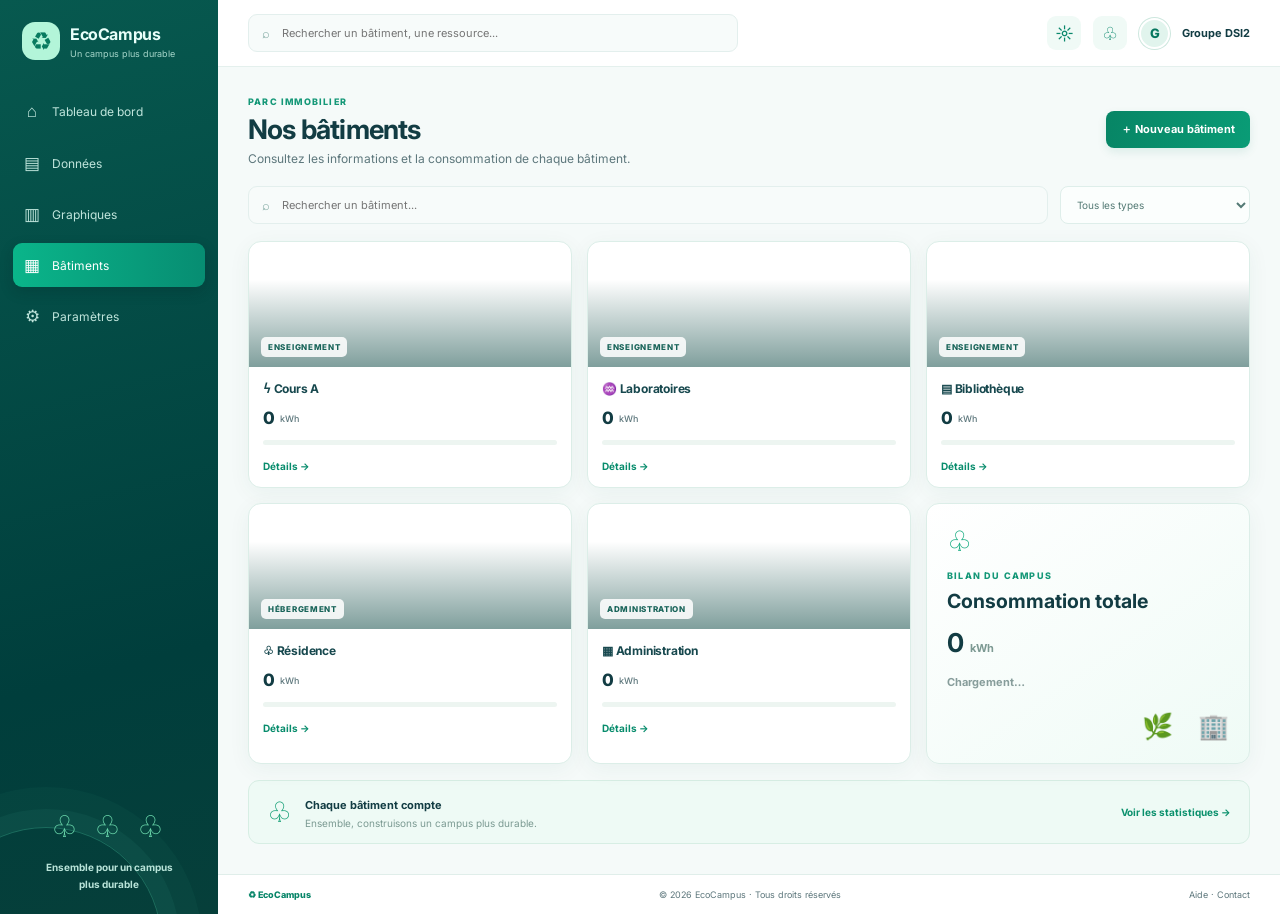
==== pages/batiment.html @ ba9bdc51 "final web" ====
<!DOCTYPE html>
<html lang="fr">
  <head>
    <meta charset="UTF-8" />
    <meta name="viewport" content="width=device-width, initial-scale=1.0" />
    <title>EcoCampus — Bâtiments</title>
    <link rel="stylesheet" href="../css/style.css" />
  </head>
  <body data-page="buildings">
    <div class="app-shell">
      <aside class="sidebar">
        <a class="brand" href="../index.html"
          ><span class="brand-icon">♻</span
          ><span><b>EcoCampus</b><small>Un campus plus durable</small></span></a
        >
        <nav class="nav">
          <a href="../index.html"><span>⌂</span>Tableau de bord</a
          ><a href="donnees.html"><span>▤</span>Données</a
          ><a href="graphique.html"><span>▥</span>Graphiques</a
          ><a class="active" href="batiment.html"><span>▦</span>Bâtiments</a
          ><a href="parametres.html"><span>⚙</span>Paramètres</a>
        </nav>
        <div class="sidebar-bottom">
          <div class="campus-line">♧ ♧ ♧</div>
          <b>Ensemble pour un campus<br />plus durable</b>
        </div>
      </aside>
      <main class="main">
        <header class="topbar">
          <div class="mobile-brand">♻ EcoCampus</div>
          <label class="search"
            >⌕ <input placeholder="Rechercher un bâtiment, une ressource..."
          /></label>
          <div class="top-actions">
            <button class="icon-btn" title="Thème" id="themeToggle">☼</button
            ><button class="icon-btn" title="Notifications">♧</button
            ><span class="avatar">G</span
            ><span class="profile">Groupe DSI2</span>
          </div>
        </header>
        <section class="content">
          <div class="page-title">
            <div>
              <span class="eyebrow">PARC IMMOBILIER</span>
              <h1>Nos bâtiments</h1>
              <p>
                Consultez les informations et la consommation de chaque
                bâtiment.
              </p>
            </div>
            <button class="btn" id="newBuilding">＋ Nouveau bâtiment</button>
          </div>
          <div class="building-search">
            <label class="search"
              >⌕
              <input
                id="buildingSearch"
                placeholder="Rechercher un bâtiment..."
            /></label>
            <select>
              <option>Tous les types</option>
              <option>Enseignement</option>
              <option>Résidence</option>
              <option>Administration</option>
            </select>
          </div>
          <div class="building-grid" id="buildingGrid">
            <article class="building-card">
              <div class="building-photo photo-one">
                <span>ENSEIGNEMENT</span>
              </div>
              <div class="building-info">
                <h2>ϟ Cours A</h2>
                <div class="building-value">
                  0 <small>kWh</small><span></span>
                </div>
                <div class="mini-progress"><i style="width: 0%"></i></div>
                <a href="detail.html?b=Cours%20A" class="text-link"
                  >Détails →</a
                >
              </div>
            </article>
            <article class="building-card">
              <div class="building-photo photo-two">
                <span>ENSEIGNEMENT</span>
              </div>
              <div class="building-info">
                <h2>♒ Laboratoires</h2>
                <div class="building-value">
                  0 <small>kWh</small><span></span>
                </div>
                <div class="mini-progress"><i style="width: 0%"></i></div>
                <a href="detail.html?b=Laboratoires" class="text-link"
                  >Détails →</a
                >
              </div>
            </article>
            <article class="building-card">
              <div class="building-photo photo-three">
                <span>ENSEIGNEMENT</span>
              </div>
              <div class="building-info">
                <h2>▤ Bibliothèque</h2>
                <div class="building-value">
                  0 <small>kWh</small><span></span>
                </div>
                <div class="mini-progress"><i style="width: 0%"></i></div>
                <a href="detail.html?b=Biblioth%C3%A8que" class="text-link"
                  >Détails →</a
                >
              </div>
            </article>
            <article class="building-card">
              <div class="building-photo photo-four">
                <span>HÉBERGEMENT</span>
              </div>
              <div class="building-info">
                <h2>♧ Résidence</h2>
                <div class="building-value">
                  0 <small>kWh</small><span></span>
                </div>
                <div class="mini-progress"><i style="width: 0%"></i></div>
                <a href="detail.html?b=R%C3%A9sidence" class="text-link"
                  >Détails →</a
                >
              </div>
            </article>
            <article class="building-card">
              <div class="building-photo photo-five">
                <span>ADMINISTRATION</span>
              </div>
              <div class="building-info">
                <h2>▦ Administration</h2>
                <div class="building-value">
                  0 <small>kWh</small><span></span>
                </div>
                <div class="mini-progress"><i style="width: 0%"></i></div>
                <a href="detail.html?b=Administration" class="text-link"
                  >Détails →</a
                >
              </div>
            </article>
            <article class="building-card total-card">
              <div class="total-icon">♧</div>
              <span class="eyebrow">BILAN DU CAMPUS</span>
              <h2>Consommation totale</h2>
              <strong>0 <small>kWh</small></strong>
              <p class="muted">Chargement…</p>
              <div class="total-illustration">🌿　🏢</div>
            </article>
          </div>
          <div class="sustainability">
            <span>♧</span>
            <div>
              <b>Chaque bâtiment compte</b>
              <p>Ensemble, construisons un campus plus durable.</p>
            </div>
            <a href="graphique.html">Voir les statistiques →</a>
          </div>
        </section>
        <footer class="footer">
          <span>♻ EcoCampus</span
          ><span>© 2026 EcoCampus · Tous droits réservés</span
          ><span><a href="#">Aide</a> · <a href="#">Contact</a></span>
        </footer>
      </main>
    </div>
    <script src="../js/script.js"></script>
  </body>
</html>
---- css/style.css ----
@import url("https://fonts.googleapis.com/css2?family=Inter:wght@400;500;600;700;800&display=swap");
:root {
  --ink: #123c43;
  --muted: #759097;
  --green: #087c62;
  --green2: #10ad82;
  --pale: #e9f8f2;
  --line: #dcefeb;
  --bg: #f5faf9;
  --panel: #fff;
  --shadow: 0 5px 22px rgba(14, 89, 79, 0.055);
}
* {
  box-sizing: border-box;
}
body {
  margin: 0;
  background: var(--bg);
  color: var(--ink);
  font-family: Inter, Arial, sans-serif;
  font-size: 13px;
}
a {
  color: inherit;
  text-decoration: none;
}
button,
input,
select {
  font: inherit;
}
button {
  cursor: pointer;
}
.app-shell {
  display: flex;
  min-height: 100vh;
}
.sidebar {
  width: 218px;
  flex: 0 0 218px;
  background: linear-gradient(165deg, #07594f, #003e3c 72%, #063f3a);
  color: #e9fffa;
  padding: 22px 13px 18px;
  display: flex;
  flex-direction: column;
  position: relative;
  overflow: hidden;
}
.sidebar:after {
  content: "";
  position: absolute;
  width: 230px;
  height: 230px;
  border: 1px solid #4bc6a355;
  border-radius: 50%;
  bottom: -145px;
  left: -70px;
  box-shadow: 0 0 0 18px #4bc6a311, 0 0 0 40px #4bc6a30b;
}
.brand {
  display: flex;
  align-items: center;
  gap: 10px;
  padding: 0 9px 29px;
  position: relative;
  z-index: 1;
}
.brand-icon {
  width: 38px;
  height: 38px;
  display: grid;
  place-items: center;
  border-radius: 13px;
  background: #b3f5d9;
  color: #087b60;
  font-size: 25px;
}
.brand b {
  display: block;
  font-size: 16px;
  letter-spacing: -0.4px;
}
.brand small {
  display: block;
  font-size: 9px;
  color: #a6d6ca;
  margin-top: 4px;
}
.nav {
  display: grid;
  gap: 7px;
  position: relative;
  z-index: 1;
}
.nav a {
  display: flex;
  align-items: center;
  gap: 12px;
  padding: 12px 11px;
  border-radius: 9px;
  color: #c0e5dc;
  font-size: 12px;
  transition: 0.2s;
}
.nav a span {
  width: 16px;
  text-align: center;
  font-size: 17px;
}
.nav a:hover,
.nav a.active {
  background: linear-gradient(90deg, #0ab58a, #078d72);
  color: #fff;
  box-shadow: 0 5px 14px #001c1a30;
}
.sidebar-bottom {
  margin-top: auto;
  text-align: center;
  padding: 22px 0 3px;
  color: #b9e4d9;
  font-size: 10px;
  line-height: 1.7;
  position: relative;
  z-index: 1;
}
.campus-line {
  font-size: 30px;
  color: #6bd8ac;
  letter-spacing: 4px;
  margin-bottom: 7px;
}
.main {
  min-width: 0;
  flex: 1;
  display: flex;
  flex-direction: column;
}
.topbar {
  height: 67px;
  background: #fff;
  border-bottom: 1px solid #e4f0ed;
  display: flex;
  align-items: center;
  padding: 0 30px;
  gap: 24px;
  position: sticky;
  top: 0;
  z-index: 5;
}
.search {
  display: flex;
  align-items: center;
  gap: 10px;
  background: #f7fbfa;
  border: 1px solid #e3efed;
  border-radius: 9px;
  padding: 0 13px;
  color: #76a29a;
  min-width: 180px;
  height: 38px;
  flex: 1;
  max-width: 490px;
}
.search input {
  background: transparent;
  border: 0;
  outline: 0;
  width: 100%;
  color: var(--ink);
  font-size: 11px;
}
.top-actions {
  display: flex;
  align-items: center;
  gap: 12px;
  margin-left: auto;
}
.icon-btn {
  border: 0;
  background: #f0faf6;
  color: #0a886c;
  border-radius: 9px;
  width: 34px;
  height: 34px;
  font-size: 18px;
}
.avatar {
  display: grid;
  place-items: center;
  background: #e1f4ed;
  border: 2px solid #fff;
  box-shadow: 0 0 0 1px #cde7de;
  border-radius: 50%;
  width: 31px;
  height: 31px;
  color: #06775f;
  font-weight: 800;
}
.profile {
  font-size: 11px;
  font-weight: 700;
}
.mobile-brand {
  display: none;
}
.content {
  padding: 25px 30px 30px;
  flex: 1;
  max-width: 1600px;
  width: 100%;
  margin: 0 auto;
}
.eyebrow {
  font-size: 9px;
  letter-spacing: 1.2px;
  color: #159878;
  font-weight: 800;
}
.welcome {
  border-radius: 15px;
  min-height: 174px;
  padding: 24px 27px;
  display: flex;
  align-items: center;
  justify-content: space-between;
  overflow: hidden;
  position: relative;
}
.hero {
  background: linear-gradient(100deg, #064c45ed, #0a7867e8 55%, #19a77fbb),
    url("https://images.unsplash.com/photo-1497366754035-f200968a6e72?auto=format&fit=crop&w=1500&q=80")
      center/cover;
  color: #fff;
  box-shadow: 0 8px 25px #0a716027;
}
.hero h1 {
  font-size: 25px;
  letter-spacing: -0.8px;
  margin: 8px 0;
}
.hero p {
  font-size: 12px;
  line-height: 1.7;
  color: #ddf8ee;
  margin: 0 0 15px;
}
.hero .eyebrow {
  color: #a5f6d9;
}
.btn {
  display: inline-flex;
  align-items: center;
  justify-content: center;
  gap: 7px;
  border: 0;
  border-radius: 8px;
  background: linear-gradient(100deg, #078565, #0a9c76);
  color: #fff;
  padding: 11px 15px;
  font-size: 11px;
  font-weight: 700;
  box-shadow: 0 4px 10px #087d611b;
}
.btn:hover {
  filter: brightness(1.05);
  transform: translateY(-1px);
}
.btn-light {
  background: #fff;
  color: #087c62;
  box-shadow: none;
}
.btn-outline {
  background: #fff;
  color: #087c62;
  border: 1px solid #b9e7d8;
  box-shadow: none;
}
.weather {
  width: 118px;
  height: 111px;
  border: 1px solid #ffffff55;
  background: #ffffffed;
  color: #15564e;
  border-radius: 12px;
  display: flex;
  align-items: center;
  justify-content: center;
  flex-direction: column;
  gap: 4px;
  box-shadow: 0 5px 18px #003c3533;
  text-align: center;
  flex-shrink: 0;
}
.weather span {
  font-size: 24px;
}
.weather small {
  font-size: 9px;
  color: #6a8983;
  text-align: center;
}
.weather strong {
  font-size: 21px;
}
.metric-grid {
  display: grid;
  grid-template-columns: repeat(4, minmax(0, 1fr));
  gap: 14px;
  margin: 17px 0;
}
.metric {
  background: var(--panel);
  border: 1px solid var(--line);
  border-radius: 13px;
  padding: 16px 17px;
  box-shadow: var(--shadow);
  min-width: 0;
}
.metric-head {
  display: flex;
  align-items: center;
  gap: 9px;
  font-size: 11px;
  color: #4f7774;
  font-weight: 700;
}
.metric-icon {
  display: grid;
  place-items: center;
  width: 31px;
  height: 31px;
  border-radius: 10px;
  background: #d9f8e9;
  color: #079b70;
  font-size: 21px;
}
.metric > strong {
  display: block;
  font-size: 23px;
  letter-spacing: -0.8px;
  margin: 10px 0 7px;
  color: #153f46;
}
.metric > strong small {
  font-size: 10px;
  letter-spacing: 0;
  color: #7b9995;
  font-weight: 500;
}
.positive {
  color: #08a276 !important;
}
.negative {
  color: #ef7a3d !important;
}
.muted {
  color: #879d9b !important;
}
.metric p {
  margin: 0;
  font-size: 11px;
  font-weight: 700;
}
.metric p span {
  font-size: 9px;
  color: #8aa19e;
  font-weight: 500;
  margin-left: 4px;
}
.two-col {
  display: grid;
  grid-template-columns: minmax(0, 1.55fr) minmax(300px, 1fr);
  gap: 15px;
}
.panel {
  background: var(--panel);
  border: 1px solid var(--line);
  border-radius: 13px;
  padding: 18px;
  box-shadow: var(--shadow);
  min-width: 0;
}
.panel-heading {
  display: flex;
  align-items: center;
  justify-content: space-between;
  gap: 12px;
  margin-bottom: 15px;
}
.panel h2,
.building-info h2,
.settings-card h2 {
  font-size: 13px;
  margin: 0;
  color: #17484e;
  letter-spacing: -0.2px;
}
.panel-heading p {
  margin: 5px 0 0;
  font-size: 10px;
  color: #91a8a5;
}
.text-link {
  color: #078c6c;
  font-weight: 700;
  font-size: 10px;
  white-space: nowrap;
}
.chart-legend {
  display: flex;
  gap: 14px;
  align-items: center;
  justify-content: center;
  font-size: 9px;
  color: #779590;
  margin: 5px 0 12px;
}
.dot {
  display: inline-flex;
  align-items: center;
  gap: 6px;
}
.dot:before,
.dot i {
  content: "";
  width: 7px;
  height: 7px;
  border-radius: 50%;
  display: inline-block;
}
.line-chart {
  height: 178px;
  position: relative;
  padding: 3px 0 18px 33px;
}
.alerts .panel-heading {
  margin-bottom: 12px;
}
.alert-count {
  background: #fff0e9;
  color: #e36b39;
  padding: 5px 9px;
  border-radius: 7px;
  font-weight: 800;
}
.alert-item {
  display: flex;
  gap: 10px;
  padding: 12px 0;
  border-bottom: 1px solid #eef4f2;
}
.alert-symbol {
  width: 26px;
  height: 26px;
  display: grid;
  place-items: center;
  flex: 0 0 26px;
  border-radius: 8px;
  background: #fff0eb;
  color: #e56c45;
  font-weight: 900;
}
.alert-item b {
  font-size: 10px;
  display: block;
  margin: 1px 0 5px;
}
.alert-item small {
  font-size: 9px;
  color: #9aadaa;
}
.alerts > .text-link {
  display: inline-block;
  margin-top: 15px;
}
.quick-panel {
  margin-top: 15px;
}
.quick-grid {
  display: grid;
  grid-template-columns: repeat(4, 1fr);
  gap: 12px;
}
.quick-grid a {
  display: grid;
  grid-template-columns: 35px 1fr;
  column-gap: 10px;
  align-items: center;
  padding: 12px;
  border: 1px solid #e4f1ed;
  border-radius: 10px;
  background: #fbfefd;
}
.quick-grid a:hover {
  border-color: #9cdeca;
  background: #f4fcf8;
}
.quick-icon {
  grid-row: span 2;
  width: 35px;
  height: 35px;
  display: grid;
  place-items: center;
  border-radius: 10px;
  font-size: 18px;
}
.green-bg {
  background: #dff9ec;
  color: #0b9c72;
}
.blue-bg {
  background: #e1f0ff;
  color: #168be6;
}
.mint-bg {
  background: #e2f7f0;
  color: #0b8c70;
}
.purple-bg {
  background: #eee5ff;
  color: #8759e8;
}
.quick-grid b {
  font-size: 10px;
}
.quick-grid small {
  font-size: 9px;
  color: #91a8a4;
  margin-top: 4px;
}
.footer {
  border-top: 1px solid #e0eeea;
  padding: 14px 30px;
  display: flex;
  align-items: center;
  justify-content: space-between;
  color: #8aa29e;
  font-size: 9px;
  background: #fff;
}
.footer span:first-child {
  color: #078568;
  font-weight: 800;
}
.footer a:hover {
  color: #087c62;
}
.page-title {
  display: flex;
  align-items: center;
  justify-content: space-between;
  gap: 20px;
  margin: 0 0 20px;
}
.page-title h1 {
  font-size: 27px;
  letter-spacing: -0.8px;
  margin: 5px 0;
}
.page-title p {
  font-size: 12px;
  color: #799692;
  margin: 0;
}
.filters {
  padding: 15px;
  margin-bottom: 16px;
}
.filter-row {
  display: flex;
  gap: 10px;
  align-items: center;
  flex-wrap: wrap;
}
.filter-row + .filter-row {
  margin-top: 13px;
  padding-top: 12px;
  border-top: 1px solid #edf4f1;
}
.filter-row select,
.date-select,
.building-search select {
  height: 38px;
  border: 1px solid #deeeea;
  background: #fbfefd;
  color: #547a75;
  border-radius: 8px;
  padding: 0 12px;
  font-size: 10px;
  flex: 1;
  min-width: 140px;
  outline: none;
}
.resource-tabs .tab {
  border: 1px solid #e4f0ed;
  background: #fff;
  color: #698c86;
  border-radius: 8px;
  padding: 9px 12px;
  font-size: 10px;
}
.tab.active {
  background: #087c62;
  color: #fff;
  border-color: #087c62;
}
.resource-tabs .btn-outline {
  margin-left: auto;
}
.table-panel {
  padding: 18px;
}
.small-badge {
  font-size: 9px;
  color: #078c6c;
  background: #e9faf3;
  padding: 7px 9px;
  border-radius: 7px;
}
.table-wrap {
  overflow-x: auto;
}
table {
  width: 100%;
  border-collapse: collapse;
  white-space: nowrap;
  text-align: left;
}
th {
  font-size: 9px;
  color: #819c97;
  font-weight: 700;
  background: #f6fbf9;
  padding: 13px 11px;
  border-bottom: 1px solid #e6f0ed;
}
td {
  font-size: 10px;
  color: #547773;
  padding: 14px 11px;
  border-bottom: 1px solid #edf4f2;
}
tbody tr:hover {
  background: #f9fdfb;
}
.resource-label {
  color: #0b9b73;
  font-weight: 700;
}
.water-text {
  color: #168be6;
}
.heat-text {
  color: #ef843d;
}
.status {
  display: inline-block;
  border-radius: 20px;
  padding: 5px 9px;
  font-size: 9px;
  font-weight: 700;
}
.row-action {
  border: 0;
  background: transparent;
  color: #0a8d6d;
  font-weight: 700;
  padding: 4px;
}
.delete-row {
  color: #829b96;
}
.table-bottom {
  display: flex;
  justify-content: space-between;
  align-items: center;
  margin-top: 14px;
  color: #8ba19d;
  font-size: 10px;
}
.pagination {
  display: flex;
  gap: 5px;
}
.pagination button {
  border: 1px solid #e2efeb;
  background: #fff;
  border-radius: 5px;
  min-width: 27px;
  height: 27px;
  color: #6c918a;
  font-size: 10px;
}
.pagination .selected {
  background: #087c62;
  color: #fff;
  border-color: #087c62;
}
.notice {
  margin-top: 13px;
  padding: 13px 16px;
  background: #edf9f5;
  border: 1px solid #d4f0e5;
  border-radius: 9px;
  color: #56857a;
  font-size: 10px;
}
.notice span {
  color: #0a9b72;
  margin-right: 8px;
}
.date-select {
  max-width: 245px;
  flex: 0 1 245px;
}
.chart-tabs,
.settings-tabs,
.detail-tabs {
  display: flex;
  gap: 7px;
  margin: 0 0 15px;
  flex-wrap: wrap;
}
.chart-tabs .tab,
.settings-tabs .tab,
.detail-tabs .tab {
  border: 1px solid #dceee8;
  background: #fff;
  border-radius: 8px;
  padding: 10px 17px;
  color: #648c83;
  font-size: 10px;
}
.chart-tabs .tab.active,
.settings-tabs .tab.active,
.detail-tabs .tab.active {
  background: #087c62;
  color: #fff;
}
.chart-grid {
  display: grid;
  grid-template-columns: repeat(2, minmax(0, 1fr));
  gap: 15px;
}
.donut-area {
  display: flex;
  align-items: center;
  justify-content: center;
  gap: 25px;
  padding: 8px 0 12px;
}
.donut {
  width: 148px;
  height: 148px;
  border-radius: 50%;
  background: conic-gradient(#10b985 0 51%, #168be6 51% 64%, #f68b3b 64% 100%);
  display: grid;
  place-items: center;
  position: relative;
  flex-shrink: 0;
}
.donut:before {
  content: "";
  position: absolute;
  inset: 17px;
  border-radius: 50%;
  background: #fff;
}
.donut > div {
  position: relative;
  z-index: 1;
  display: flex;
  flex-direction: column;
  align-items: center;
  gap: 3px;
}
.donut b {
  font-size: 10px;
  color: #7b9b94;
}
.donut strong {
  font-size: 19px;
  color: #194c50;
}
.donut small {
  font-size: 9px;
  color: #7b9b94;
}
.legend-list {
  display: grid;
  gap: 15px;
  min-width: 120px;
}
.legend-list span {
  display: flex;
  align-items: center;
  gap: 7px;
  font-size: 10px;
  color: #648781;
}
.legend-list b {
  margin-left: auto;
  color: #1d5556;
}
.legend-list .dot:before {
  width: 8px;
  height: 8px;
}
.tall {
  height: 210px;
}
.bar-chart {
  height: 190px;
  display: flex;
  align-items: flex-end;
  justify-content: space-around;
  border-bottom: 1px solid #e3efec;
  padding: 12px 8px 0;
}
.rank-list {
  display: grid;
  gap: 15px;
  padding: 9px 0;
}
.rank-list > div {
  display: grid;
  grid-template-columns: 90px 1fr 45px;
  gap: 9px;
  align-items: center;
  font-size: 10px;
  color: #628680;
}
.rank-list i {
  height: 9px;
  background: #edf5f2;
  border-radius: 10px;
  overflow: hidden;
}
.rank-list i b {
  display: block;
  height: 100%;
  border-radius: 10px;
  background: linear-gradient(90deg, #11b884, #0b8e9d);
}
.rank-list strong {
  text-align: right;
  color: #24565a;
  font-size: 10px;
}
.compact {
  gap: 17px;
}
.compact .donut {
  width: 120px;
  height: 120px;
}
.compact .donut:before {
  inset: 14px;
}
.anomaly-donut {
  background: conic-gradient(#10b985 0 50%, #168be6 50% 75%, #f68b3b 75% 100%);
}
.trend-panel {
  position: relative;
}
.trend-panel > p {
  font-size: 12px;
  line-height: 1.8;
  color: #638780;
  max-width: 230px;
  margin: 15px 0;
}
.trend-icon {
  width: 54px;
  height: 54px;
  display: grid;
  place-items: center;
  border-radius: 14px;
  background: #e4f9ee;
  color: #10ae7e;
  font-size: 33px;
  margin: 25px 0 5px;
}
.building-search {
  display: flex;
  gap: 12px;
  margin-bottom: 17px;
}
.building-search .search {
  max-width: none;
  flex: 1;
}
.building-search select {
  max-width: 190px;
}
.building-grid {
  display: grid;
  grid-template-columns: repeat(3, minmax(0, 1fr));
  gap: 15px;
}
.building-card {
  background: #fff;
  border: 1px solid #dceee8;
  border-radius: 13px;
  overflow: hidden;
  box-shadow: var(--shadow);
}
.building-photo {
  height: 125px;
  position: relative;
  background-size: cover;
  background-position: center;
}
.building-photo:after {
  content: "";
  position: absolute;
  inset: 0;
  background: linear-gradient(0deg, #003f3a80, transparent 70%);
}
.building-photo span {
  position: absolute;
  z-index: 1;
  bottom: 10px;
  left: 12px;
  background: #ffffffdc;
  color: #176358;
  border-radius: 5px;
  padding: 5px 7px;
  font-size: 8px;
  font-weight: 800;
  letter-spacing: 0.7px;
}
.photo-one {
  background-image: url("https://images.unsplash.com/photo-1562774053-701939374585?auto=format&fit=crop&w=800&q=80");
}
.photo-two {
  background-image: url("https://images.unsplash.com/photo-1564981797816-1043664bf78d?auto=format&fit=crop&w=800&q=80");
}
.photo-three {
  background-image: url("https://images.unsplash.com/photo-1507842217343-583bb7270b66?auto=format&fit=crop&w=800&q=80");
}
.photo-four {
  background-image: url("https://images.unsplash.com/photo-1555854877-bab0e564b8d5?auto=format&fit=crop&w=800&q=80");
}
.photo-five {
  background-image: url("https://images.unsplash.com/photo-1486406146926-c627a92ad1ab?auto=format&fit=crop&w=800&q=80");
}
.building-info {
  padding: 14px;
}
.building-info h2 {
  font-size: 12px;
  margin-bottom: 12px;
}
.building-value {
  font-size: 17px;
  font-weight: 800;
  display: flex;
  align-items: center;
  gap: 5px;
}
.building-value small {
  font-size: 9px;
  color: #83a09a;
  font-weight: 500;
}
.building-value span {
  margin-left: auto;
  font-size: 10px;
}
.mini-progress {
  height: 5px;
  border-radius: 8px;
  background: #edf5f1;
  margin: 12px 0;
  overflow: hidden;
}
.mini-progress i {
  display: block;
  height: 100%;
  background: #10b985;
  border-radius: 8px;
}
.total-card {
  padding: 20px;
  background: linear-gradient(145deg, #fff, #effbf6);
  display: flex;
  flex-direction: column;
  justify-content: center;
  min-height: 245px;
}
.total-icon {
  font-size: 28px;
  color: #0da87b;
  margin-bottom: 12px;
}
.total-card h2 {
  margin: 8px 0;
}
.total-card > strong {
  font-size: 26px;
  margin: 6px 0;
}
.total-card > strong small {
  font-size: 11px;
  color: #7d9a93;
}
.total-card p {
  font-size: 11px;
  font-weight: 700;
}
.total-card p span {
  font-weight: 500;
  color: #7d9a93;
}
.total-illustration {
  font-size: 25px;
  margin-top: 10px;
  text-align: right;
}
.sustainability {
  display: flex;
  align-items: center;
  gap: 13px;
  margin-top: 16px;
  padding: 14px 18px;
  border: 1px solid #d7eee4;
  border-radius: 11px;
  background: #eefaf5;
}
.sustainability > span {
  font-size: 28px;
  color: #0b9b70;
}
.sustainability b {
  font-size: 11px;
}
.sustainability p {
  margin: 5px 0 0;
  color: #7b9a92;
  font-size: 10px;
}
.sustainability > a {
  margin-left: auto;
  color: #0a906c;
  font-weight: 700;
  font-size: 10px;
}
.settings-grid {
  display: grid;
  grid-template-columns: 1fr 1fr;
  gap: 15px;
}
.settings-card {
  padding: 22px;
}
.settings-card h2 {
  margin-bottom: 17px;
}
.settings-card > label {
  display: grid;
  gap: 7px;
  font-size: 10px;
  color: #71928a;
  margin-bottom: 15px;
}
.settings-card input:not([type="radio"]):not([type="checkbox"]),
.settings-card select {
  width: 100%;
  height: 38px;
  border: 1px solid #dceee8;
  border-radius: 8px;
  padding: 0 11px;
  color: #4e7770;
  background: #fbfefd;
  outline: none;
}
.settings-card .subhead {
  border-top: 1px solid #eaf3f0;
  padding-top: 19px;
  margin-top: 22px;
}
.full {
  width: 100%;
  margin-top: 10px;
}
.radio-row {
  display: flex;
  gap: 25px;
  margin: 8px 0 17px;
  color: #4f7a72;
}
.radio-row label {
  display: flex;
  align-items: center;
  gap: 7px;
  font-size: 11px;
}
.setting-link {
  display: flex;
  justify-content: space-between;
  padding: 12px 0;
  border-bottom: 1px solid #edf4f1;
  font-size: 11px;
  color: #4d7971;
}
.switch-row {
  display: flex !important;
  align-items: center;
  justify-content: space-between;
}
.switch {
  accent-color: #078c6c;
}
.breadcrumbs {
  font-size: 10px;
  color: #7c9a93;
  margin-bottom: 15px;
}
.breadcrumbs a {
  color: #0a906c;
}
.detail-title {
  align-items: center;
}
.detail-actions {
  display: flex;
  align-items: center;
  gap: 13px;
}
.detail-photo {
  width: 110px;
  height: 70px;
  border-radius: 10px;
  background: url("https://images.unsplash.com/photo-1507842217343-583bb7270b66?auto=format&fit=crop&w=400&q=80")
    center/cover;
}
.detail-metrics {
  grid-template-columns: repeat(3, minmax(0, 1fr));
}
.detail-tabs {
  margin-top: 5px;
}
.detail-columns {
  grid-template-columns: minmax(0, 1.7fr) minmax(240px, 0.8fr);
}
.details-panel dl {
  display: grid;
  grid-template-columns: 1fr 1.2fr;
  gap: 15px 8px;
  font-size: 10px;
}
.details-panel dt {
  color: #7c9b94;
}
.details-panel dd {
  margin: 0;
  color: #255c59;
  font-weight: 700;
}
.recent-alert {
  margin-top: 15px;
  display: flex;
  align-items: center;
  justify-content: space-between;
  background: #fffaf7;
  border-color: #f5e5dc;
}
.recent-alert h2 {
  color: #d66d43;
  margin-bottom: 10px;
}
.recent-alert p {
  margin: 0;
  font-size: 10px;
  color: #7a8f8b;
}
.recent-alert p small {
  display: block;
  margin-top: 6px;
  color: #9caeaa;
}
.dark-mode {
  --ink: #e1f5ef;
  --muted: #a0bdb6;
  --bg: #102a2a;
  --panel: #173735;
  --line: #28534c;
  --shadow: 0 5px 22px #001b1a30;
}
.dark-mode .topbar,
.dark-mode .footer {
  background: #173735;
  border-color: #28534c;
}
.dark-mode .panel h2,
.dark-mode .building-info h2,
.dark-mode .settings-card h2,
.dark-mode .metric > strong {
  color: #d9f5eb;
}
.dark-mode .search,
.dark-mode .filter-row select,
.dark-mode .date-select,
.dark-mode .building-search select,
.dark-mode .settings-card input,
.dark-mode .settings-card select,
.dark-mode .chart-tabs .tab,
.dark-mode .settings-tabs .tab,
.dark-mode .detail-tabs .tab,
.dark-mode .resource-tabs .tab,
.dark-mode .filter-input {
  background: #204541;
  color: #d9f5eb;
  border-color: #35635a;
}
.dark-mode .btn-outline,
.dark-mode .pagination button {
  background: #204541;
  color: #d9f5eb;
  border-color: #35635a;
}
.dark-mode .tab.active,
.dark-mode .pagination .selected {
  background: #087c62;
  color: #fff;
}
.dark-mode .metric {
  background: #173735;
}
.dark-mode td {
  color: #c0d9d2;
  border-color: #28534c;
}
.dark-mode th {
  background: #204541;
  color: #b1d0c8;
}
.dark-mode .donut:before {
  background: #173735;
}
.dark-mode .donut strong {
  color: #d9f5eb;
}
.dark-mode .building-card,
.dark-mode .quick-grid a {
  background: #173735;
  border-color: #28534c;
}
.dark-mode .total-card {
  background: #173735;
}
.dark-mode .quick-grid b {
  color: #d9f5eb;
}
.dark-mode .notice,
.dark-mode .sustainability {
  background: #173735;
  border-color: #28534c;
  color: #b1d0c8;
}
.dark-mode .icon-btn,
.dark-mode .avatar {
  background: #204541;
  color: #d9f5eb;
}
@media (max-width: 1100px) {
  .sidebar {
    width: 190px;
    flex-basis: 190px;
  }
  .content {
    padding: 20px;
  }
  .topbar {
    padding: 0 20px;
  }
  .metric-grid {
    gap: 9px;
  }
  .metric {
    padding: 13px;
  }
  .metric > strong {
    font-size: 20px;
  }
  .two-col {
    grid-template-columns: 1.25fr 1fr;
  }
  .building-grid {
    grid-template-columns: repeat(2, minmax(0, 1fr));
  }
  .quick-grid {
    grid-template-columns: repeat(2, 1fr);
  }
}
@media (max-width: 760px) {
  .app-shell {
    display: block;
  }
  .sidebar {
    width: auto;
    display: block;
    padding: 12px;
    position: static;
  }
  .brand {
    padding: 0 6px 12px;
  }
  .sidebar-bottom {
    display: none;
  }
  .nav {
    display: flex;
    overflow-x: auto;
    gap: 5px;
  }
  .nav a {
    white-space: nowrap;
    padding: 10px;
    font-size: 10px;
  }
  .nav a span {
    display: none;
  }
  .topbar {
    height: 57px;
    padding: 0 13px;
    gap: 10px;
  }
  .mobile-brand {
    display: block;
    white-space: nowrap;
    font-size: 12px;
    font-weight: 800;
    color: #078568;
  }
  .topbar .search {
    max-width: none;
    min-width: 0;
    height: 34px;
  }
  .profile,
  .top-actions .icon-btn:nth-child(2) {
    display: none;
  }
  .top-actions {
    gap: 7px;
  }
  .content {
    padding: 16px 12px 22px;
  }
  .welcome {
    padding: 20px;
    min-height: 160px;
    gap: 12px;
  }
  .hero h1 {
    font-size: 21px;
  }
  .weather {
    width: 96px;
    height: 100px;
  }
  .metric-grid {
    grid-template-columns: repeat(2, minmax(0, 1fr));
    gap: 9px;
  }
  .metric {
    padding: 13px;
  }
  .metric > strong {
    font-size: 20px;
  }
  .two-col,
  .chart-grid,
  .settings-grid,
  .detail-columns {
    grid-template-columns: 1fr;
  }
  .quick-grid {
    grid-template-columns: repeat(2, minmax(0, 1fr));
  }
  .footer {
    padding: 13px;
    gap: 8px;
    flex-wrap: wrap;
  }
  .page-title {
    align-items: flex-start;
    flex-direction: column;
  }
  .page-title .btn {
    align-self: flex-start;
  }
  .date-select {
    max-width: none;
    flex: 1 1 auto;
    width: 100%;
  }
  .filter-row select,
  .filter-row .filter-input {
    min-width: calc(50% - 8px);
  }
  .filter-row .btn {
    flex: 1;
  }
  .resource-tabs .btn-outline {
    margin-left: 0;
  }
  .table-bottom {
    gap: 12px;
    flex-wrap: wrap;
  }
  .building-grid {
    grid-template-columns: repeat(2, minmax(0, 1fr));
    gap: 9px;
  }
  .building-photo {
    height: 100px;
  }
  .building-info {
    padding: 10px;
  }
  .building-value {
    font-size: 14px;
  }
  .building-value span {
    font-size: 9px;
  }
  .building-search {
    flex-wrap: wrap;
  }
  .building-search select {
    max-width: none;
  }
  .donut-area {
    gap: 15px;
  }
  .donut {
    width: 125px;
    height: 125px;
  }
  .legend-list {
    min-width: 100px;
  }
  .detail-actions {
    width: 100%;
    justify-content: space-between;
  }
  .detail-photo {
    width: 85px;
  }
  .detail-title {
    gap: 12px;
  }
  .detail-metrics {
    grid-template-columns: 1fr;
  }
  .recent-alert {
    align-items: flex-start;
    gap: 12px;
    flex-direction: column;
  }
  .chart-tabs .tab,
  .settings-tabs .tab,
  .detail-tabs .tab {
    padding: 9px 11px;
  }
  .settings-card {
    padding: 16px;
  }
  .sustainability {
    flex-wrap: wrap;
  }
}
@media (max-width: 420px) {
  .nav a {
    padding: 9px 8px;
  }
  .nav {
    gap: 2px;
  }
  .brand b {
    font-size: 14px;
  }
  .weather {
    width: 84px;
  }
  .hero p {
    font-size: 10px;
  }
  .hero h1 {
    font-size: 18px;
  }
  .hero .btn {
    font-size: 9px;
    padding: 9px;
  }
  .metric > strong {
    font-size: 18px;
  }
  .building-grid {
    grid-template-columns: 1fr;
  }
  .building-photo {
    height: 135px;
  }
  .donut-area {
    flex-direction: column;
  }
  .legend-list {
    width: 100%;
  }
  .profile {
    display: none;
  }
  .filter-row select,
  .filter-row .filter-input {
    min-width: 100%;
  }
}

/* ===== Thème v2 : une couleur = un sens ===== */
:root {
  --c-elec: #7c3aed;
  --c-water: #0284c7;
  --c-heat: #ea580c;
  --c-alert: #dc2626;
  --t-elec: #6d28d9;
  --t-water: #0369a1;
  --t-heat: #c2410c;
  --ok: #0a7f5a;
  --soft: #5d777c;
  --brand: #0b7a5f;
}
.dark-mode {
  --c-elec: #a78bfa;
  --c-water: #38bdf8;
  --c-heat: #fb923c;
  --c-alert: #f87171;
  --t-elec: #c4b5fd;
  --t-water: #7dd3fc;
  --t-heat: #fdba74;
  --ok: #34d399;
  --soft: #9dbab3;
}
:focus-visible {
  outline: 2px solid var(--brand);
  outline-offset: 2px;
}
.green-dot:before,
.green-dot i {
  background: var(--c-elec);
}
.blue-dot:before,
.blue-dot i {
  background: var(--c-water);
}
.orange-dot:before,
.orange-dot i {
  background: var(--c-heat);
}
.metric.green,
.metric.blue,
.metric.orange,
.metric.purple {
  --mc: var(--brand);
  background: linear-gradient(
    145deg,
    var(--panel),
    color-mix(in srgb, var(--mc) 9%, var(--panel))
  );
  border-color: color-mix(in srgb, var(--mc) 28%, var(--line));
}
.metric.green {
  --mc: var(--c-elec);
}
.metric.blue {
  --mc: var(--c-water);
}
.metric.orange {
  --mc: var(--c-heat);
}
.metric.purple {
  --mc: var(--c-alert);
}
.metric .metric-icon {
  background: color-mix(in srgb, var(--mc) 16%, var(--panel));
  color: var(--mc);
}
.resource-label {
  color: var(--t-elec);
}
.water-text {
  color: var(--t-water);
}
.heat-text {
  color: var(--t-heat);
}
.positive {
  color: var(--ok) !important;
}
.negative {
  color: var(--c-alert) !important;
}
.status.normal {
  background: color-mix(in srgb, var(--ok) 14%, transparent);
  color: var(--ok);
}
.status.warning,
.alert-count,
.alert-symbol {
  background: color-mix(in srgb, var(--c-alert) 14%, transparent);
  color: var(--c-alert);
}
.recent-alert {
  background: color-mix(in srgb, var(--c-alert) 6%, var(--panel));
  border-color: color-mix(in srgb, var(--c-alert) 25%, var(--line));
}
.recent-alert h2 {
  color: var(--c-alert);
}
.mini-progress i {
  background: var(--c-elec);
}
.row-alert {
  background: color-mix(in srgb, var(--c-alert) 7%, transparent);
}
.row-alert td:first-child {
  box-shadow: inset 3px 0 var(--c-alert);
}
.panel-heading p,
.page-title p,
.table-bottom,
.alert-item small,
.chart-legend,
.legend-list span,
.metric p span,
.footer,
th,
.breadcrumbs,
.building-value small,
.quick-grid small {
  color: var(--soft);
}
.pagination button:disabled {
  opacity: 0.4;
  cursor: default;
}
.notice.error {
  background: color-mix(in srgb, var(--c-alert) 8%, var(--panel));
  border-color: color-mix(in srgb, var(--c-alert) 30%, var(--line));
  color: var(--c-alert);
  margin: 0 0 16px;
  font-size: 12px;
}
.chart-box {
  position: relative;
  height: 240px;
}
.toast-wrap {
  position: fixed;
  right: 18px;
  bottom: 18px;
  display: grid;
  gap: 8px;
  z-index: 50;
  max-width: calc(100vw - 36px);
}
.toast {
  background: #123c43;
  color: #fff;
  padding: 12px 16px;
  border-radius: 10px;
  font-size: 12px;
  box-shadow: 0 8px 24px #0004;
  border-left: 4px solid var(--ok);
  animation: toastIn 0.35s ease;
}
.toast.alert {
  border-left-color: var(--c-alert);
  animation: toastIn 0.35s ease, pulse 1.2s 0.35s 2;
}
@keyframes toastIn {
  from {
    transform: translateX(30px);
    opacity: 0;
  }
}
@keyframes pulse {
  50% {
    box-shadow: 0 0 0 6px #dc262633;
  }
}
@media (prefers-reduced-motion: reduce) {
  .toast,
  .toast.alert {
    animation: none;
  }
}
@media print {
  .sidebar,
  .topbar,
  .footer,
  .btn,
  .chart-tabs,
  .pagination {
    display: none !important;
  }
  .app-shell {
    display: block;
  }
  .panel {
    box-shadow: none;
    break-inside: avoid;
  }
}

/* ===== Ajouts : dialogues, paramètres, météo, responsive ===== */
[hidden] {
  display: none !important;
}
.modal {
  border: 1px solid var(--line);
  border-radius: 14px;
  padding: 22px;
  width: min(420px, 92vw);
  background: var(--panel);
  color: var(--ink);
  box-shadow: 0 20px 60px #0006;
}
.modal::backdrop {
  background: #0008;
}
.modal h2 {
  margin: 0 0 6px;
  font-size: 16px;
}
.modal p {
  color: var(--soft);
  font-size: 12px;
}
.modal label {
  display: grid;
  gap: 6px;
  font-size: 11px;
  margin-top: 12px;
}
.modal input,
.modal select {
  height: 38px;
  border: 1px solid var(--line);
  border-radius: 8px;
  padding: 0 11px;
  background: var(--bg);
  color: var(--ink);
}
.modal-actions {
  display: flex;
  gap: 10px;
  justify-content: flex-end;
  margin-top: 20px;
}
.filter-row .filter-input {
  height: 38px;
  flex: 1;
  min-width: 140px;
  border: 1px solid #deeeea;
  border-radius: 8px;
  padding: 0 12px;
  font-size: 10px;
  background: var(--panel);
  color: var(--ink);
  outline: none;
}
.settings-pane {
  margin-bottom: 15px;
}
.save-bar {
  margin-top: 5px;
}
body.big-text {
  zoom: 1.15;
}
.settings-card p.muted {
  font-size: 12px;
  line-height: 1.7;
}
.settings-card input[readonly] {
  opacity: 0.7;
}
@media (max-width: 760px) {
  .modal-actions .btn {
    flex: 1;
  }
  .settings-tabs {
    flex-wrap: nowrap;
    overflow-x: auto;
  }
  .settings-tabs .tab {
    white-space: nowrap;
  }
  .save-bar {
    width: 100%;
  }
  .toast-wrap {
    left: 12px;
    right: 12px;
    bottom: 12px;
  }
}
.del-bat {
  margin-top: 10px;
  width: 100%;
  border: 1px solid color-mix(in srgb, var(--c-alert) 35%, var(--line));
  background: transparent;
  color: var(--c-alert);
  border-radius: 8px;
  padding: 8px;
  font-size: 10px;
  font-weight: 700;
}
.del-bat:hover {
  background: color-mix(in srgb, var(--c-alert) 10%, transparent);
}

/* ===== Connexion ===== */
.login-body {
  min-height: 100vh;
  display: grid;
  place-items: center;
  padding: 20px;
  background: linear-gradient(165deg, #07594f, #003e3c 72%, #063f3a);
}
.login-card {
  width: min(400px, 100%);
  background: var(--panel);
  color: var(--ink);
  border-radius: 16px;
  padding: 30px 28px;
  box-shadow: 0 20px 60px #0006;
}
.login-brand {
  display: flex;
  align-items: center;
  gap: 10px;
  margin-bottom: 20px;
}
.login-brand b {
  display: block;
  font-size: 16px;
}
.login-brand small {
  display: block;
  font-size: 10px;
  color: var(--soft);
  margin-top: 3px;
}
.login-card h1 {
  font-size: 24px;
  margin: 0 0 6px;
  letter-spacing: -0.6px;
}
.login-sub {
  font-size: 12px;
  color: var(--soft);
  margin: 0 0 18px;
}
.login-card form {
  display: grid;
  gap: 14px;
}
.login-card label {
  display: grid;
  gap: 6px;
  font-size: 11px;
  color: var(--soft);
}
.login-card input:not([type="checkbox"]) {
  width: 100%;
  height: 42px;
  border: 1px solid var(--line);
  border-radius: 9px;
  padding: 0 12px;
  font-size: 13px;
  background: var(--bg);
  color: var(--ink);
  outline: none;
}
.login-card input:focus {
  border-color: var(--brand);
}
.pwd-wrap {
  position: relative;
  display: block;
}
.pwd-wrap input {
  padding-right: 44px !important;
}
.pwd-toggle {
  position: absolute;
  right: 4px;
  top: 4px;
  width: 34px;
  height: 34px;
  border: 0;
  background: transparent;
  font-size: 16px;
  border-radius: 8px;
}
.remember {
  display: flex !important;
  align-items: center;
  gap: 8px;
  grid-template-columns: none;
}
.login-error {
  margin: 0;
  padding: 10px 12px;
  border-radius: 8px;
  font-size: 12px;
  background: color-mix(in srgb, var(--c-alert) 10%, transparent);
  color: var(--c-alert);
}
.login-card .btn {
  height: 42px;
  font-size: 13px;
  margin-top: 4px;
}
.login-hint {
  margin: 16px 0 0;
  font-size: 11px;
  color: var(--soft);
  text-align: center;
}
.shake {
  animation: shake 0.35s;
}
@keyframes shake {
  25% {
    transform: translateX(-6px);
  }
  75% {
    transform: translateX(6px);
  }
}
@media (prefers-reduced-motion: reduce) {
  .shake {
    animation: none;
  }
}

/* ===== Recherche ===== */
.topbar .search {
  position: relative;
}
.search-results {
  position: absolute;
  top: 44px;
  left: 0;
  right: 0;
  background: var(--panel);
  color: var(--ink);
  border: 1px solid var(--line);
  border-radius: 12px;
  box-shadow: 0 12px 32px #0003;
  padding: 6px;
  z-index: 20;
  max-height: 70vh;
  overflow: auto;
}
.search-results h4 {
  margin: 8px 8px 4px;
  font-size: 9px;
  letter-spacing: 1px;
  text-transform: uppercase;
  color: var(--soft);
}
.search-results a {
  display: flex;
  align-items: center;
  gap: 10px;
  padding: 9px 10px;
  border-radius: 8px;
  font-size: 12px;
  color: var(--ink);
}
.search-results a:hover,
.search-results a:focus-visible {
  background: color-mix(in srgb, var(--brand) 12%, transparent);
}
.search-results a span {
  width: 16px;
  text-align: center;
  color: var(--brand);
}
.search-results a small {
  margin-left: auto;
  color: var(--soft);
  font-size: 10px;
}
.hit {
  outline: 2px solid var(--brand);
  outline-offset: 3px;
  border-radius: 6px;
  background: color-mix(in srgb, var(--brand) 10%, transparent);
}
#noBat {
  margin-top: 12px;
  font-size: 12px;
}

.login-tabs {
  display: grid;
  grid-template-columns: 1fr 1fr;
  gap: 4px;
  padding: 4px;
  margin-bottom: 18px;
  border-radius: 10px;
  background: color-mix(in srgb, var(--brand) 10%, var(--bg));
}
.login-tabs button {
  border: 0;
  background: transparent;
  color: var(--soft);
  border-radius: 8px;
  padding: 9px;
  font-size: 12px;
  font-weight: 700;
}
.login-tabs button.active {
  background: var(--panel);
  color: var(--brand);
  box-shadow: 0 2px 8px #0002;
}

/* ===== Période (sélecteur compact) ===== */
.title-actions {
  display: flex;
  align-items: center;
  gap: 10px;
  flex-wrap: wrap;
}
.period {
  position: relative;
}
.period-pill {
  display: inline-flex;
  align-items: center;
  gap: 8px;
  height: 38px;
  padding: 0 14px;
  border-radius: 999px;
  border: 1px solid var(--line);
  background: var(--panel);
  color: var(--ink);
  font-size: 11px;
  font-weight: 700;
  box-shadow: var(--shadow);
  transition: 0.15s;
}
.period-pill:hover {
  border-color: var(--brand);
}
.period-pill.on {
  background: color-mix(in srgb, var(--brand) 12%, var(--panel));
  border-color: var(--brand);
  color: var(--brand);
}
.p-caret {
  font-size: 10px;
  opacity: 0.7;
}
.period-pop {
  position: absolute;
  right: 0;
  top: 46px;
  width: min(330px, 92vw);
  background: var(--panel);
  color: var(--ink);
  border: 1px solid var(--line);
  border-radius: 16px;
  box-shadow: 0 16px 40px #0003;
  padding: 14px;
  z-index: 30;
}
.period-chips {
  display: grid;
  grid-template-columns: 1fr 1fr;
  gap: 6px;
}
.period-chips button {
  border: 1px solid var(--line);
  background: transparent;
  color: var(--ink);
  border-radius: 999px;
  padding: 8px 10px;
  font-size: 11px;
}
.period-chips button:hover {
  border-color: var(--brand);
}
.period-chips button.active {
  background: var(--brand);
  border-color: var(--brand);
  color: #fff;
}
.period-dates {
  display: grid;
  grid-template-columns: 1fr 1fr;
  gap: 8px;
  margin-top: 12px;
  padding-top: 12px;
  border-top: 1px solid var(--line);
}
.period-dates label {
  display: grid;
  gap: 4px;
  font-size: 10px;
  color: var(--soft);
}
.period-dates input {
  height: 36px;
  border: 1px solid var(--line);
  border-radius: 8px;
  padding: 0 8px;
  font-size: 11px;
  background: var(--bg);
  color: var(--ink);
  outline: none;
  min-width: 0;
  width: 100%;
}
.period-foot {
  display: flex;
  justify-content: space-between;
  gap: 8px;
  margin-top: 12px;
  font-size: 10px;
  color: var(--soft);
}
.period-foot b {
  color: var(--brand);
}
.dark-mode input[type="date"] {
  color-scheme: dark;
}
@media (max-width: 760px) {
  .title-actions {
    width: 100%;
  }
  .period-pop {
    left: 0;
    right: auto;
  }
}
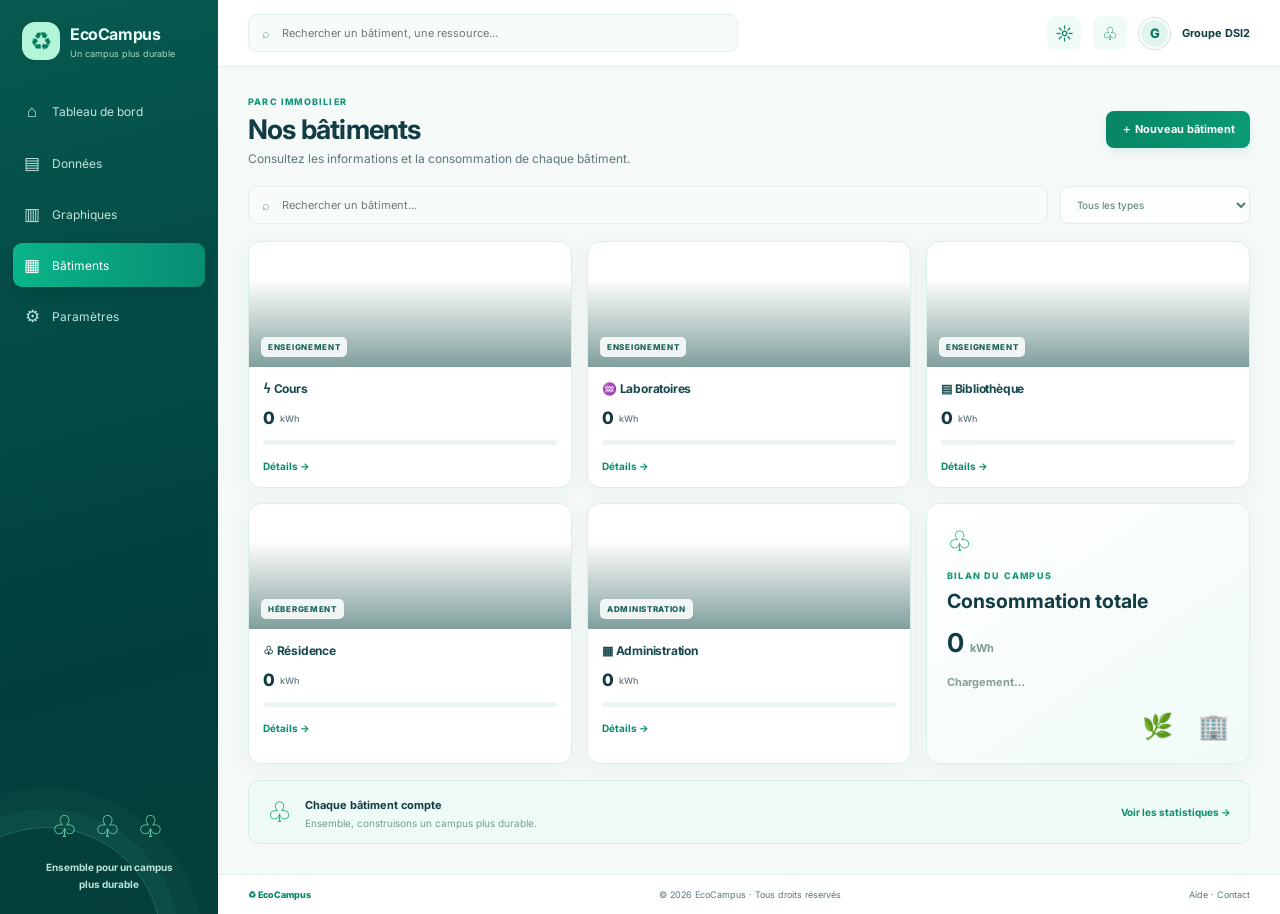
==== commit 36871634: "Update frontend pages" ====
--- a/pages/batiment.html
+++ b/pages/batiment.html
@@ -1,4 +1,4 @@
-<!DOCTYPE html>
+<!doctype html>
 <html lang="fr">
   <head>
     <meta charset="UTF-8" />
@@ -70,7 +70,7 @@
                 <span>ENSEIGNEMENT</span>
               </div>
               <div class="building-info">
-                <h2>ϟ Cours A</h2>
+                <h2>ϟ Cours</h2>
                 <div class="building-value">
                   0 <small>kWh</small><span></span>
                 </div>
--- a/css/style.css
+++ b/css/style.css
@@ -56,7 +56,9 @@
   border-radius: 50%;
   bottom: -145px;
   left: -70px;
-  box-shadow: 0 0 0 18px #4bc6a311, 0 0 0 40px #4bc6a30b;
+  box-shadow:
+    0 0 0 18px #4bc6a311,
+    0 0 0 40px #4bc6a30b;
 }
 .brand {
   display: flex;
@@ -228,7 +230,8 @@
   position: relative;
 }
 .hero {
-  background: linear-gradient(100deg, #064c45ed, #0a7867e8 55%, #19a77fbb),
+  background:
+    linear-gradient(100deg, #064c45ed, #0a7867e8 55%, #19a77fbb),
     url("https://images.unsplash.com/photo-1497366754035-f200968a6e72?auto=format&fit=crop&w=1500&q=80")
       center/cover;
   color: #fff;
@@ -1682,7 +1685,9 @@
 }
 .toast.alert {
   border-left-color: var(--c-alert);
-  animation: toastIn 0.35s ease, pulse 1.2s 0.35s 2;
+  animation:
+    toastIn 0.35s ease,
+    pulse 1.2s 0.35s 2;
 }
 @keyframes toastIn {
   from {
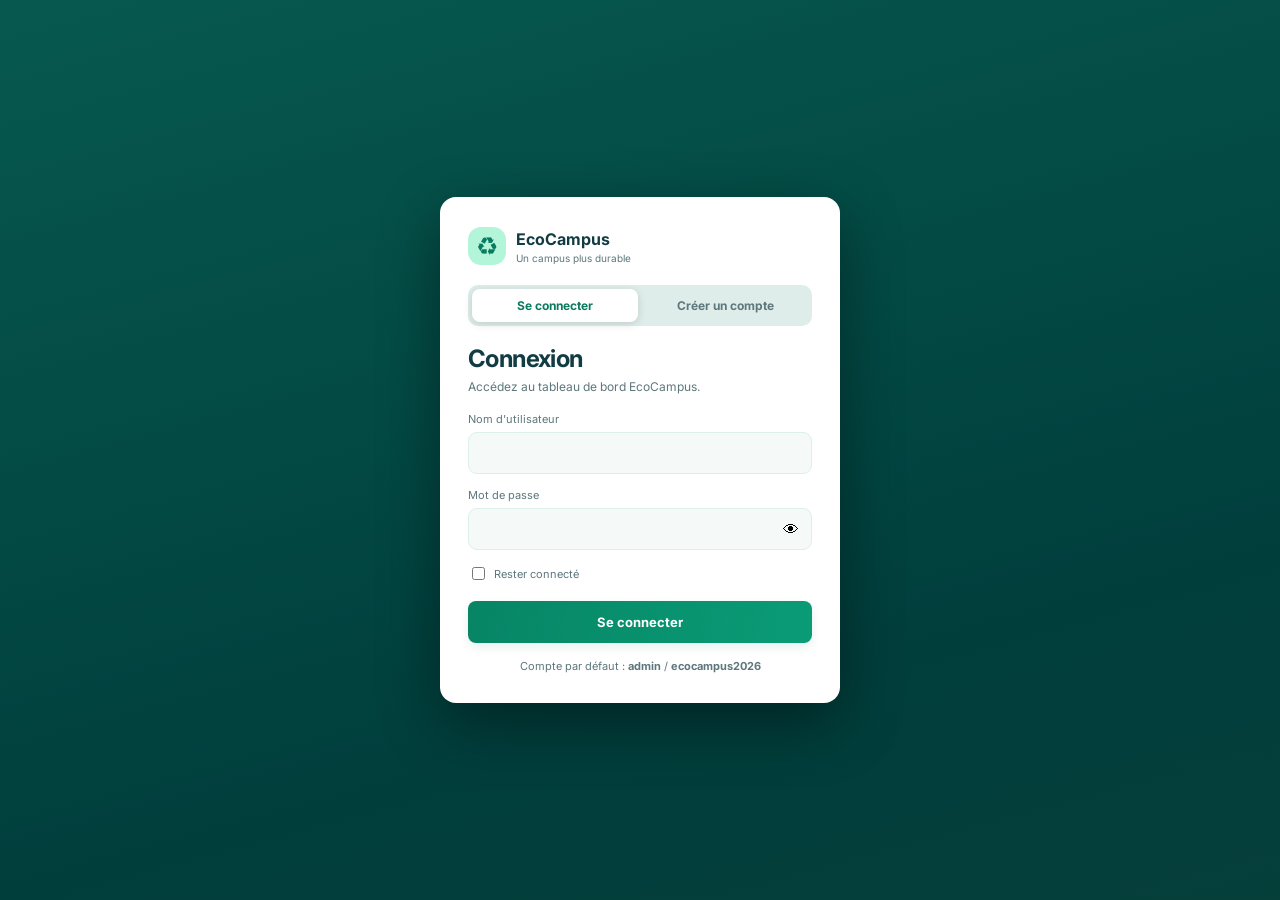
==== commit 24d67edf: "modification page batiment" ====
--- a/pages/batiment.html
+++ b/pages/batiment.html
@@ -1,10 +1,11 @@
-<!doctype html>
+<!DOCTYPE html>
 <html lang="fr">
   <head>
     <meta charset="UTF-8" />
     <meta name="viewport" content="width=device-width, initial-scale=1.0" />
     <title>EcoCampus — Bâtiments</title>
     <link rel="stylesheet" href="../css/style.css" />
+    <link rel="stylesheet" href="../css/bootstrap-buttons.css" />
   </head>
   <body data-page="buildings">
     <div class="app-shell">
@@ -14,11 +15,112 @@
           ><span><b>EcoCampus</b><small>Un campus plus durable</small></span></a
         >
         <nav class="nav">
-          <a href="../index.html"><span>⌂</span>Tableau de bord</a
-          ><a href="donnees.html"><span>▤</span>Données</a
-          ><a href="graphique.html"><span>▥</span>Graphiques</a
-          ><a class="active" href="batiment.html"><span>▦</span>Bâtiments</a
-          ><a href="parametres.html"><span>⚙</span>Paramètres</a>
+          <a href="../index.html"
+            ><span
+              ><svg
+                class="icon"
+                viewBox="0 0 24 24"
+                fill="none"
+                stroke="currentColor"
+                stroke-width="2"
+                stroke-linecap="round"
+                stroke-linejoin="round"
+                aria-hidden="true"
+              >
+                <rect x="3" y="3" width="7" height="9" rx="1" />
+                <rect x="14" y="3" width="7" height="5" rx="1" />
+                <rect x="14" y="12" width="7" height="9" rx="1" />
+                <rect x="3" y="16" width="7" height="5" rx="1" /></svg></span
+            >Tableau de bord</a
+          ><a href="donnees.html"
+            ><span
+              ><svg
+                class="icon"
+                viewBox="0 0 24 24"
+                fill="none"
+                stroke="currentColor"
+                stroke-width="2"
+                stroke-linecap="round"
+                stroke-linejoin="round"
+                aria-hidden="true"
+              >
+                <ellipse cx="12" cy="5" rx="9" ry="3" />
+                <path d="M3 5v14a9 3 0 0 0 18 0V5" />
+                <path d="M3 12a9 3 0 0 0 18 0" /></svg></span
+            >Données</a
+          ><a href="graphique.html"
+            ><span
+              ><svg
+                class="icon"
+                viewBox="0 0 24 24"
+                fill="none"
+                stroke="currentColor"
+                stroke-width="2"
+                stroke-linecap="round"
+                stroke-linejoin="round"
+                aria-hidden="true"
+              >
+                <path d="M3 3v16a2 2 0 0 0 2 2h16" />
+                <path d="M18 17V9" />
+                <path d="M13 17V5" />
+                <path d="M8 17v-3" /></svg></span
+            >Graphiques</a
+          ><a class="active" href="batiment.html"
+            ><span
+              ><svg
+                class="icon"
+                viewBox="0 0 24 24"
+                fill="none"
+                stroke="currentColor"
+                stroke-width="2"
+                stroke-linecap="round"
+                stroke-linejoin="round"
+                aria-hidden="true"
+              >
+                <path d="M6 22V4a2 2 0 0 1 2-2h8a2 2 0 0 1 2 2v18Z" />
+                <path d="M6 12H4a2 2 0 0 0-2 2v6a2 2 0 0 0 2 2h2" />
+                <path d="M18 9h2a2 2 0 0 1 2 2v9a2 2 0 0 1-2 2h-2" />
+                <path d="M10 6h4" />
+                <path d="M10 10h4" />
+                <path d="M10 14h4" />
+                <path d="M10 18h4" /></svg></span
+            >Bâtiments</a
+          ><a href="parametres.html"
+            ><span
+              ><svg
+                class="icon"
+                viewBox="0 0 24 24"
+                fill="none"
+                stroke="currentColor"
+                stroke-width="2"
+                stroke-linecap="round"
+                stroke-linejoin="round"
+                aria-hidden="true"
+              >
+                <path
+                  d="M12.22 2h-.44a2 2 0 0 0-2 2v.18a2 2 0 0 1-1 1.73l-.43.25a2 2 0 0 1-2 0l-.15-.08a2 2 0 0 0-2.73.73l-.22.38a2 2 0 0 0 .73 2.73l.15.1a2 2 0 0 1 1 1.72v.51a2 2 0 0 1-1 1.74l-.15.09a2 2 0 0 0-.73 2.73l.22.38a2 2 0 0 0 2.73.73l.15-.08a2 2 0 0 1 2 0l.43.25a2 2 0 0 1 1 1.73V20a2 2 0 0 0 2 2h.44a2 2 0 0 0 2-2v-.18a2 2 0 0 1 1-1.73l.43-.25a2 2 0 0 1 2 0l.15.08a2 2 0 0 0 2.73-.73l.22-.39a2 2 0 0 0-.73-2.73l-.15-.08a2 2 0 0 1-1-1.74v-.5a2 2 0 0 1 1-1.74l.15-.09a2 2 0 0 0 .73-2.73l-.22-.38a2 2 0 0 0-2.73-.73l-.15.08a2 2 0 0 1-2 0l-.43-.25a2 2 0 0 1-1-1.73V4a2 2 0 0 0-2-2z"
+                />
+                <circle cx="12" cy="12" r="3" /></svg></span
+            >Paramètres</a
+          ><a href="profil.html"
+            ><span
+              ><svg
+                class="icon"
+                viewBox="0 0 24 24"
+                fill="none"
+                stroke="currentColor"
+                stroke-width="2"
+                stroke-linecap="round"
+                stroke-linejoin="round"
+                aria-hidden="true"
+              >
+                <circle cx="12" cy="12" r="10" />
+                <circle cx="12" cy="10" r="3" />
+                <path
+                  d="M7 20.66V19a2 2 0 0 1 2-2h6a2 2 0 0 1 2 2v1.66"
+                /></svg></span
+            >Mon profil</a
+          >
         </nav>
         <div class="sidebar-bottom">
           <div class="campus-line">♧ ♧ ♧</div>
@@ -48,7 +150,9 @@
                 bâtiment.
               </p>
             </div>
-            <button class="btn" id="newBuilding">＋ Nouveau bâtiment</button>
+            <button class="btn btn-success" id="newBuilding">
+              ＋ Nouveau bâtiment
+            </button>
           </div>
           <div class="building-search">
             <label class="search"
--- a/css/style.css
+++ b/css/style.css
@@ -56,9 +56,7 @@
   border-radius: 50%;
   bottom: -145px;
   left: -70px;
-  box-shadow:
-    0 0 0 18px #4bc6a311,
-    0 0 0 40px #4bc6a30b;
+  box-shadow: 0 0 0 18px #4bc6a311, 0 0 0 40px #4bc6a30b;
 }
 .brand {
   display: flex;
@@ -230,8 +228,7 @@
   position: relative;
 }
 .hero {
-  background:
-    linear-gradient(100deg, #064c45ed, #0a7867e8 55%, #19a77fbb),
+  background: linear-gradient(100deg, #064c45ed, #0a7867e8 55%, #19a77fbb),
     url("https://images.unsplash.com/photo-1497366754035-f200968a6e72?auto=format&fit=crop&w=1500&q=80")
       center/cover;
   color: #fff;
@@ -1685,9 +1682,7 @@
 }
 .toast.alert {
   border-left-color: var(--c-alert);
-  animation:
-    toastIn 0.35s ease,
-    pulse 1.2s 0.35s 2;
+  animation: toastIn 0.35s ease, pulse 1.2s 0.35s 2;
 }
 @keyframes toastIn {
   from {
@@ -2161,4 +2156,4 @@
     left: 0;
     right: auto;
   }
-}
+}
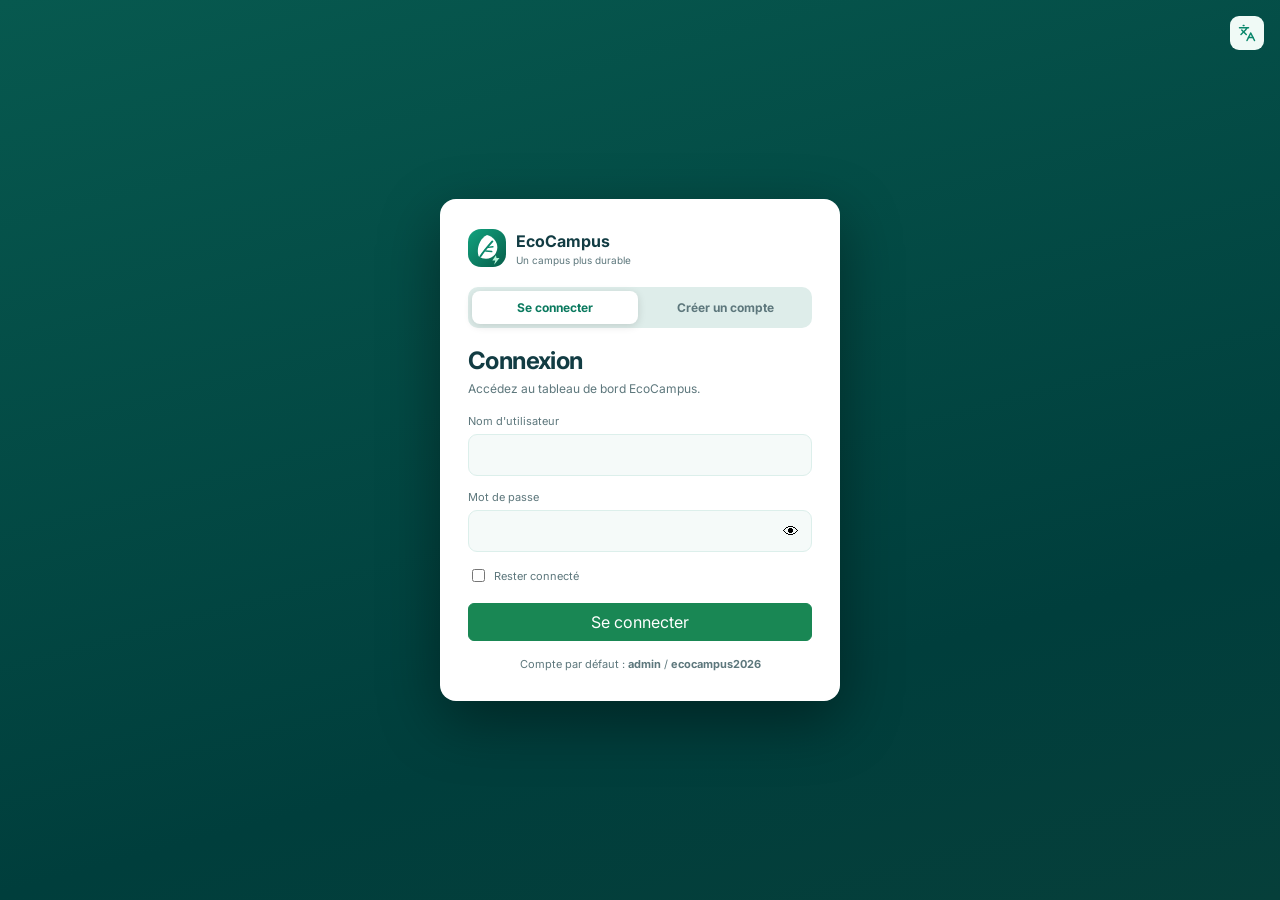
==== commit e5660374: "version finale v0 et ajout de bonus" ====
--- a/pages/batiment.html
+++ b/pages/batiment.html
@@ -4,14 +4,25 @@
     <meta charset="UTF-8" />
     <meta name="viewport" content="width=device-width, initial-scale=1.0" />
     <title>EcoCampus — Bâtiments</title>
+    <link rel="icon" type="image/svg+xml" href="../images/favicon.svg" />
+    <link
+      rel="icon"
+      type="image/png"
+      sizes="48x48"
+      href="../images/favicon.png"
+    />
+    <link rel="apple-touch-icon" href="../images/apple-touch-icon.png" />
     <link rel="stylesheet" href="../css/style.css" />
     <link rel="stylesheet" href="../css/bootstrap-buttons.css" />
+    <script src="../js/i18n-dict.js"></script>
+    <script src="../js/i18n.js"></script>
   </head>
   <body data-page="buildings">
     <div class="app-shell">
       <aside class="sidebar">
         <a class="brand" href="../index.html"
-          ><span class="brand-icon">♻</span
+          ><span class="brand-icon"
+            ><img src="../images/logo.svg" alt="" /></span
           ><span><b>EcoCampus</b><small>Un campus plus durable</small></span></a
         >
         <nav class="nav">
@@ -85,6 +96,21 @@
                 <path d="M10 14h4" />
                 <path d="M10 18h4" /></svg></span
             >Bâtiments</a
+          ><a href="carte.html"
+            ><span
+              ><svg
+                class="icon"
+                viewBox="0 0 24 24"
+                fill="none"
+                stroke="currentColor"
+                stroke-width="2"
+                stroke-linecap="round"
+                stroke-linejoin="round"
+                aria-hidden="true"
+              >
+                <path d="M20 10c0 6-8 12-8 12s-8-6-8-12a8 8 0 0 1 16 0Z" />
+                <circle cx="12" cy="10" r="3" /></svg></span
+            >Carte</a
           ><a href="parametres.html"
             ><span
               ><svg
@@ -169,81 +195,6 @@
             </select>
           </div>
           <div class="building-grid" id="buildingGrid">
-            <article class="building-card">
-              <div class="building-photo photo-one">
-                <span>ENSEIGNEMENT</span>
-              </div>
-              <div class="building-info">
-                <h2>ϟ Cours</h2>
-                <div class="building-value">
-                  0 <small>kWh</small><span></span>
-                </div>
-                <div class="mini-progress"><i style="width: 0%"></i></div>
-                <a href="detail.html?b=Cours%20A" class="text-link"
-                  >Détails →</a
-                >
-              </div>
-            </article>
-            <article class="building-card">
-              <div class="building-photo photo-two">
-                <span>ENSEIGNEMENT</span>
-              </div>
-              <div class="building-info">
-                <h2>♒ Laboratoires</h2>
-                <div class="building-value">
-                  0 <small>kWh</small><span></span>
-                </div>
-                <div class="mini-progress"><i style="width: 0%"></i></div>
-                <a href="detail.html?b=Laboratoires" class="text-link"
-                  >Détails →</a
-                >
-              </div>
-            </article>
-            <article class="building-card">
-              <div class="building-photo photo-three">
-                <span>ENSEIGNEMENT</span>
-              </div>
-              <div class="building-info">
-                <h2>▤ Bibliothèque</h2>
-                <div class="building-value">
-                  0 <small>kWh</small><span></span>
-                </div>
-                <div class="mini-progress"><i style="width: 0%"></i></div>
-                <a href="detail.html?b=Biblioth%C3%A8que" class="text-link"
-                  >Détails →</a
-                >
-              </div>
-            </article>
-            <article class="building-card">
-              <div class="building-photo photo-four">
-                <span>HÉBERGEMENT</span>
-              </div>
-              <div class="building-info">
-                <h2>♧ Résidence</h2>
-                <div class="building-value">
-                  0 <small>kWh</small><span></span>
-                </div>
-                <div class="mini-progress"><i style="width: 0%"></i></div>
-                <a href="detail.html?b=R%C3%A9sidence" class="text-link"
-                  >Détails →</a
-                >
-              </div>
-            </article>
-            <article class="building-card">
-              <div class="building-photo photo-five">
-                <span>ADMINISTRATION</span>
-              </div>
-              <div class="building-info">
-                <h2>▦ Administration</h2>
-                <div class="building-value">
-                  0 <small>kWh</small><span></span>
-                </div>
-                <div class="mini-progress"><i style="width: 0%"></i></div>
-                <a href="detail.html?b=Administration" class="text-link"
-                  >Détails →</a
-                >
-              </div>
-            </article>
             <article class="building-card total-card">
               <div class="total-icon">♧</div>
               <span class="eyebrow">BILAN DU CAMPUS</span>
@@ -252,6 +203,10 @@
               <p class="muted">Chargement…</p>
               <div class="total-illustration">🌿　🏢</div>
             </article>
+          </div>
+          <div class="notice">
+            <span>ⓘ</span> Chaque ajout, modification ou suppression de bâtiment
+            est enregistré dans data.json et data.csv.
           </div>
           <div class="sustainability">
             <span>♧</span>
--- a/css/style.css
+++ b/css/style.css
@@ -104,9 +104,14 @@
   transition: 0.2s;
 }
 .nav a span {
-  width: 16px;
-  text-align: center;
-  font-size: 17px;
+  display: inline-flex;
+  width: 18px;
+  height: 18px;
+  flex-shrink: 0;
+}
+.icon {
+  width: 100%;
+  height: 100%;
 }
 .nav a:hover,
 .nav a.active {
@@ -248,35 +253,6 @@
 .hero .eyebrow {
   color: #a5f6d9;
 }
-.btn {
-  display: inline-flex;
-  align-items: center;
-  justify-content: center;
-  gap: 7px;
-  border: 0;
-  border-radius: 8px;
-  background: linear-gradient(100deg, #078565, #0a9c76);
-  color: #fff;
-  padding: 11px 15px;
-  font-size: 11px;
-  font-weight: 700;
-  box-shadow: 0 4px 10px #087d611b;
-}
-.btn:hover {
-  filter: brightness(1.05);
-  transform: translateY(-1px);
-}
-.btn-light {
-  background: #fff;
-  color: #087c62;
-  box-shadow: none;
-}
-.btn-outline {
-  background: #fff;
-  color: #087c62;
-  border: 1px solid #b9e7d8;
-  box-shadow: none;
-}
 .weather {
   width: 118px;
   height: 111px;
@@ -606,7 +582,7 @@
   color: #fff;
   border-color: #087c62;
 }
-.resource-tabs .btn-outline {
+.resource-tabs .btn-outline-success {
   margin-left: auto;
 }
 .table-panel {
@@ -663,14 +639,35 @@
   font-weight: 700;
 }
 .row-action {
-  border: 0;
-  background: transparent;
+  display: inline-flex;
+  align-items: center;
+  justify-content: center;
+  width: 30px;
+  height: 30px;
+  padding: 7px;
+  border: 1px solid transparent;
+  border-radius: 8px;
+  background: #e9faf3;
   color: #0a8d6d;
-  font-weight: 700;
-  padding: 4px;
+  cursor: pointer;
+  transition: 0.15s;
+  vertical-align: middle;
+}
+.row-action:hover {
+  background: #0a8d6d;
+  color: #fff;
 }
 .delete-row {
-  color: #829b96;
+  background: #fdecec;
+  color: #dc2626;
+}
+.delete-row:hover {
+  background: #dc2626;
+  color: #fff;
+}
+.row-action:focus-visible {
+  outline: 2px solid currentColor;
+  outline-offset: 2px;
 }
 .table-bottom {
   display: flex;
@@ -1216,7 +1213,6 @@
   color: #d9f5eb;
   border-color: #35635a;
 }
-.dark-mode .btn-outline,
 .dark-mode .pagination button {
   background: #204541;
   color: #d9f5eb;
@@ -1407,7 +1403,7 @@
   .filter-row .btn {
     flex: 1;
   }
-  .resource-tabs .btn-outline {
+  .resource-tabs .btn-outline-success {
     margin-left: 0;
   }
   .table-bottom {
@@ -1494,10 +1490,6 @@
   }
   .hero h1 {
     font-size: 18px;
-  }
-  .hero .btn {
-    font-size: 9px;
-    padding: 9px;
   }
   .metric > strong {
     font-size: 18px;
@@ -1812,20 +1804,6 @@
     bottom: 12px;
   }
 }
-.del-bat {
-  margin-top: 10px;
-  width: 100%;
-  border: 1px solid color-mix(in srgb, var(--c-alert) 35%, var(--line));
-  background: transparent;
-  color: var(--c-alert);
-  border-radius: 8px;
-  padding: 8px;
-  font-size: 10px;
-  font-weight: 700;
-}
-.del-bat:hover {
-  background: color-mix(in srgb, var(--c-alert) 10%, transparent);
-}
 
 /* ===== Connexion ===== */
 .login-body {
@@ -1926,8 +1904,6 @@
   color: var(--c-alert);
 }
 .login-card .btn {
-  height: 42px;
-  font-size: 13px;
   margin-top: 4px;
 }
 .login-hint {
@@ -2156,4 +2132,458 @@
     left: 0;
     right: auto;
   }
-}+}
+
+/* ===== Page Mon profil ===== */
+.profile-link {
+  display: flex;
+  align-items: center;
+  gap: 8px;
+  padding: 2px 10px 2px 2px;
+  border-radius: 20px;
+}
+.profile-link:hover {
+  background: color-mix(in srgb, var(--brand) 10%, transparent);
+}
+.profile-hero {
+  display: flex;
+  align-items: center;
+  flex-wrap: wrap;
+  gap: 20px;
+  margin-bottom: 16px;
+  padding: 22px;
+}
+.profile-avatar {
+  display: grid;
+  place-items: center;
+  flex-shrink: 0;
+  width: 72px;
+  height: 72px;
+  border-radius: 50%;
+  background: linear-gradient(135deg, var(--green), var(--green2));
+  color: #fff;
+  font-size: 30px;
+  font-weight: 800;
+}
+.profile-identity {
+  min-width: 0;
+}
+.profile-identity h2 {
+  margin: 0;
+  font-size: 20px;
+  color: var(--ink);
+  overflow-wrap: anywhere;
+}
+.profile-identity > p {
+  margin: 4px 0 9px;
+  overflow-wrap: anywhere;
+}
+.profile-tags {
+  display: flex;
+  flex-wrap: wrap;
+  gap: 6px;
+}
+.profile-job {
+  background: color-mix(in srgb, var(--c-water) 14%, transparent);
+  color: var(--t-water);
+}
+.profile-identity .profile-bio {
+  max-width: 460px;
+  margin: 10px 0 0;
+  font-size: 12px;
+  line-height: 1.6;
+  color: var(--soft);
+}
+.profile-facts {
+  display: flex;
+  flex-wrap: wrap;
+  gap: 26px;
+  margin: 0 0 0 auto;
+}
+.profile-facts dt {
+  font-size: 9px;
+  font-weight: 700;
+  letter-spacing: 0.6px;
+  text-transform: uppercase;
+  color: var(--muted);
+}
+.profile-facts dd {
+  margin: 5px 0 0;
+  font-weight: 700;
+}
+.profile-grid {
+  margin-top: 16px;
+}
+.profile-column {
+  display: grid;
+  align-content: start;
+  gap: 15px;
+}
+.profile-wide {
+  grid-column: 1 / -1;
+}
+.settings-card textarea {
+  width: 100%;
+  min-height: 80px;
+  padding: 9px 11px;
+  border: 1px solid #dceee8;
+  border-radius: 8px;
+  background: #fbfefd;
+  color: #4e7770;
+  font: inherit;
+  resize: vertical;
+  outline: none;
+}
+/* même précision que la règle claire (.settings-card input:not(...)), sinon elle l'emporte */
+.dark-mode .settings-card input:not([type="radio"]):not([type="checkbox"]),
+.dark-mode .settings-card textarea {
+  background: #204541;
+  color: #d9f5eb;
+  border-color: #35635a;
+}
+.dark-mode .setting-link {
+  color: var(--ink);
+  border-color: var(--line);
+}
+.char-count {
+  justify-self: end;
+  font-size: 9px;
+  color: var(--muted);
+}
+#profileForm .login-error {
+  margin-bottom: 12px;
+}
+.favorite-list {
+  margin-bottom: 14px;
+}
+.favorite-list > div {
+  display: flex;
+  justify-content: space-between;
+  gap: 10px;
+  padding: 10px 0;
+  border-bottom: 1px solid var(--line);
+  font-size: 12px;
+}
+.favorite-empty {
+  margin: 12px 0 0;
+  font-size: 12px;
+  line-height: 1.6;
+}
+.activity-list {
+  margin: 0;
+  padding: 0;
+  list-style: none;
+}
+.activity-list li {
+  display: grid;
+  grid-template-columns: 28px 1fr auto;
+  align-items: center;
+  gap: 10px;
+  padding: 9px 0;
+  border-bottom: 1px solid var(--line);
+  font-size: 12px;
+}
+.activity-list li:last-child {
+  border-bottom: 0;
+}
+.activity-list li.muted {
+  display: block;
+}
+.activity-list small {
+  color: var(--muted);
+  white-space: nowrap;
+}
+.activity-icon {
+  display: grid;
+  place-items: center;
+  width: 28px;
+  height: 28px;
+  border-radius: 50%;
+  background: color-mix(in srgb, var(--ok) 14%, transparent);
+  color: var(--ok);
+  font-weight: 800;
+}
+.activity-icon.modif {
+  background: color-mix(in srgb, var(--c-water) 14%, transparent);
+  color: var(--t-water);
+}
+.activity-icon.suppression {
+  background: color-mix(in srgb, var(--c-alert) 14%, transparent);
+  color: var(--c-alert);
+}
+@media (max-width: 760px) {
+  .profile-facts {
+    margin-left: 0;
+    gap: 16px;
+  }
+  .activity-list li {
+    grid-template-columns: 28px 1fr;
+  }
+  .activity-list small {
+    grid-column: 2;
+  }
+}
+.del-bat {
+  width: 100%;
+  margin-top: 10px;
+}
+
+/* Boutons Modifier / Supprimer en mode sombre */
+.dark-mode .row-action {
+  background: #0a8d6d26;
+  color: #34d399;
+}
+.dark-mode .delete-row {
+  background: #dc262626;
+  color: #f87171;
+}
+.dark-mode .row-action:hover {
+  background: #0a8d6d;
+  color: #fff;
+}
+.dark-mode .delete-row:hover {
+  background: #dc2626;
+  color: #fff;
+}
+/* Page Bâtiments : en-tête de carte avec boutons Modifier / Supprimer */
+.building-head {
+  display: flex;
+  align-items: flex-start;
+  justify-content: space-between;
+  gap: 8px;
+  margin-bottom: 12px;
+}
+.building-head h2 {
+  margin: 0;
+  padding-top: 6px;
+  overflow-wrap: anywhere;
+}
+.building-actions {
+  display: flex;
+  gap: 6px;
+  flex-shrink: 0;
+}
+.building-meta {
+  font-size: 10px;
+  margin: 0 0 10px;
+}
+/* Page Détail : onglets Historique / Statistiques / Alertes */
+#detailView {
+  margin-bottom: 16px;
+}
+.detail-alerts {
+  display: grid;
+  gap: 10px;
+  padding: 0 18px 18px;
+}
+
+/* =====================================================================
+   Changement de langue (i18n.js) : bouton, menu, arabe et sens RTL
+   ===================================================================== */
+.lang-switch {
+  position: relative;
+}
+.lang-btn {
+  display: grid;
+  place-items: center;
+  cursor: pointer;
+}
+.lang-btn .icon {
+  width: 18px;
+  height: 18px;
+}
+.lang-menu {
+  position: absolute;
+  top: calc(100% + 8px);
+  inset-inline-end: 0;
+  list-style: none;
+  margin: 0;
+  padding: 6px;
+  min-width: 156px;
+  background: var(--panel);
+  color: var(--ink);
+  border: 1px solid var(--line);
+  border-radius: 12px;
+  box-shadow: 0 12px 32px #0003;
+  z-index: 60;
+}
+.lang-menu[hidden] {
+  display: none;
+}
+.lang-menu button {
+  display: flex;
+  align-items: center;
+  justify-content: space-between;
+  gap: 10px;
+  width: 100%;
+  padding: 9px 12px;
+  border: 0;
+  border-radius: 8px;
+  background: transparent;
+  color: inherit;
+  font: inherit;
+  font-size: 13px;
+  text-align: start;
+  cursor: pointer;
+}
+.lang-menu button:hover,
+.lang-menu button:focus-visible {
+  background: color-mix(in srgb, var(--line) 55%, transparent);
+}
+.lang-menu button[aria-checked="true"] {
+  font-weight: 700;
+  color: #0a886c;
+}
+.lang-menu button[aria-checked="true"]::after {
+  content: "✓";
+}
+.dark-mode .lang-menu button[aria-checked="true"] {
+  color: #6fe0bd;
+}
+/* Page de connexion : pas de barre du haut, le bouton flotte dans le coin */
+.lang-floating {
+  position: fixed;
+  top: 16px;
+  inset-inline-end: 16px;
+  z-index: 60;
+}
+
+/* Arabe : police adaptée, et pas d'espacement entre les lettres
+   (il casserait la liaison des lettres arabes). */
+html[lang="ar"] body,
+html[lang="ar"] :is(button, input, select, textarea) {
+  font-family: "Noto Sans Arabic", "Segoe UI", Tahoma, Arial, sans-serif;
+}
+html[lang="ar"] * {
+  letter-spacing: 0 !important;
+  text-transform: none !important;
+}
+
+/* Sens d'écriture droite → gauche : on inverse ce qui était posé à gauche
+   ou à droite. Flex et grid se retournent tout seuls avec dir="rtl". */
+html[dir="rtl"] .chart-box {
+  direction: ltr; /* les courbes gardent leurs axes habituels */
+}
+html[dir="rtl"] .sidebar:after {
+  left: auto;
+  right: -70px;
+}
+html[dir="rtl"] .top-actions,
+html[dir="rtl"] .resource-tabs .btn-outline-success,
+html[dir="rtl"] .legend-list b,
+html[dir="rtl"] .building-value span,
+html[dir="rtl"] .sustainability > a,
+html[dir="rtl"] .search-results a small {
+  margin-left: 0;
+  margin-right: auto;
+}
+html[dir="rtl"] .metric p span {
+  margin-left: 0;
+  margin-right: 4px;
+}
+html[dir="rtl"] table {
+  text-align: right;
+}
+html[dir="rtl"] .notice span {
+  margin-right: 0;
+  margin-left: 8px;
+}
+html[dir="rtl"] .rank-list strong,
+html[dir="rtl"] .total-illustration {
+  text-align: left;
+}
+html[dir="rtl"] .building-photo span {
+  left: auto;
+  right: 12px;
+}
+html[dir="rtl"] .toast-wrap {
+  right: auto;
+  left: 18px;
+}
+html[dir="rtl"] .toast,
+html[dir="rtl"] .toast.alert {
+  border-left: 0;
+  border-right: 4px solid var(--ok);
+  animation: toastInRtl 0.35s ease;
+}
+html[dir="rtl"] .toast.alert {
+  border-right-color: var(--c-alert);
+  animation: toastInRtl 0.35s ease, pulse 1.2s 0.35s 2;
+}
+@keyframes toastInRtl {
+  from {
+    transform: translateX(-30px);
+    opacity: 0;
+  }
+}
+html[dir="rtl"] .pwd-wrap input {
+  padding-right: 12px !important;
+  padding-left: 44px !important;
+}
+html[dir="rtl"] .pwd-toggle {
+  right: auto;
+  left: 4px;
+}
+html[dir="rtl"] .search-results {
+  left: 0;
+  right: 0;
+}
+html[dir="rtl"] .period-pop {
+  right: auto;
+  left: 0;
+}
+@media (max-width: 760px) {
+  html[dir="rtl"] .period-pop {
+    left: auto;
+    right: 0;
+  }
+  html[dir="rtl"] .resource-tabs .btn-outline-success {
+    margin-right: 0;
+  }
+  html[dir="rtl"] .toast-wrap {
+    left: 12px;
+    right: 12px;
+  }
+}
+
+/* ---------- Logo ---------- */
+.brand-icon:has(img) {
+  background: none;
+}
+.brand-icon img {
+  display: block;
+  width: 100%;
+  height: 100%;
+  border-radius: 13px;
+}
+
+/* ---------- Photo de profil ---------- */
+html .avatar.has-photo,
+html .profile-avatar.has-photo {
+  background-size: cover;
+  background-position: center;
+  background-repeat: no-repeat;
+  color: transparent;
+}
+.photo-row {
+  display: flex;
+  align-items: center;
+  gap: 18px;
+  flex-wrap: wrap;
+  margin-bottom: 10px;
+}
+.photo-preview {
+  width: 96px;
+  height: 96px;
+  font-size: 40px;
+  box-shadow: 0 0 0 3px var(--panel), 0 0 0 5px var(--line);
+}
+.photo-actions {
+  display: flex;
+  flex-direction: column;
+  gap: 8px;
+  align-items: flex-start;
+}
+.photo-card .login-error {
+  margin-top: 10px;
+}
